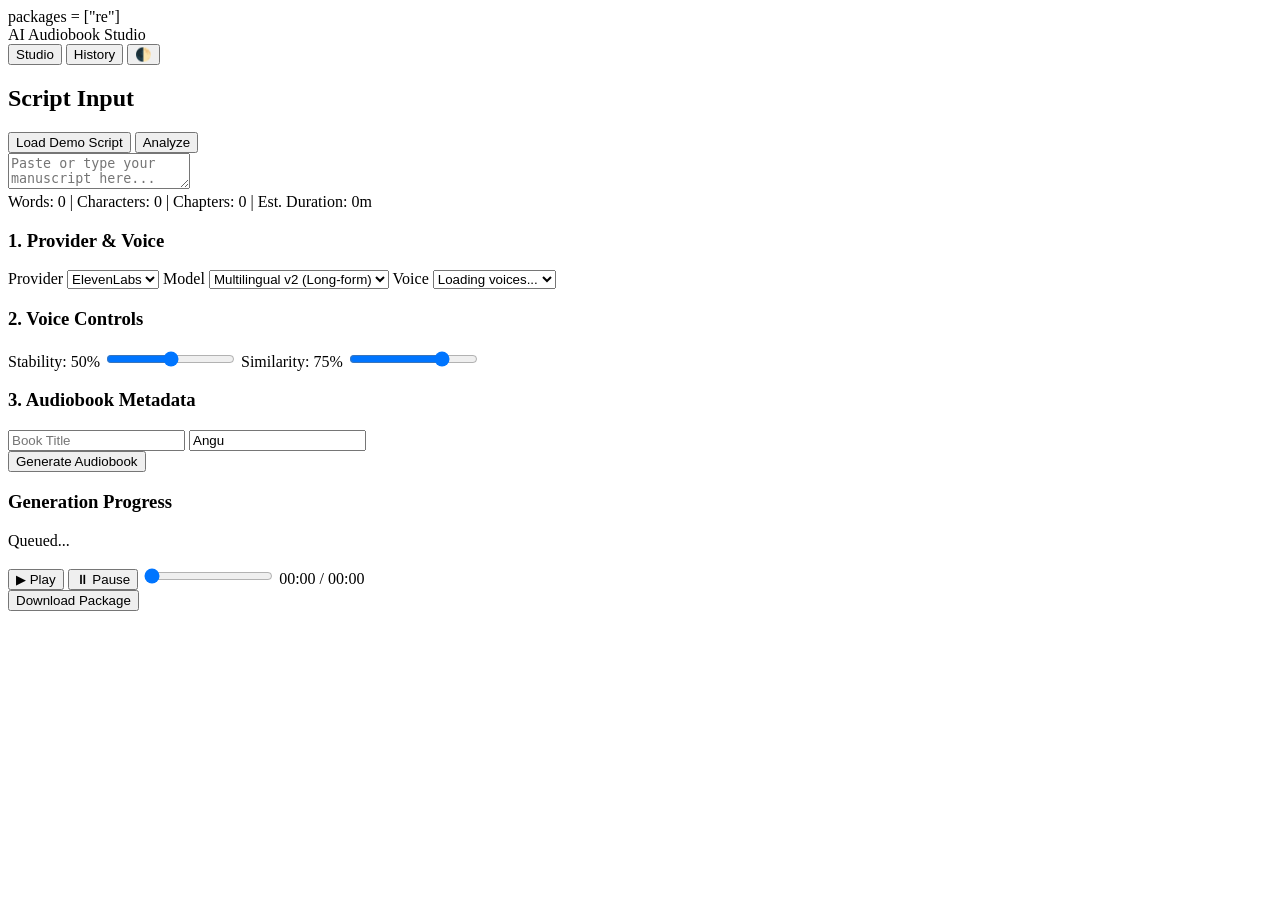
==== index.html @ 7be03155 "Create index.html" ====
<!DOCTYPE html>
<html lang="en" data-theme="dark">
<head>
    <meta charset="UTF-8">
    <meta name="viewport" content="width=device-width, initial-scale=1.0">
    <title>AI Audiobook Studio</title>
    <link rel="stylesheet" href="assets/css/style.css">
    <!-- PyScript -->
    <link rel="stylesheet" href="https://pyscript.net/releases/2024.1.1/core.css">
    <script type="module" src="https://pyscript.net/releases/2024.1.1/core.js"></script>
</head>
<body>
    <py-config>
        packages = ["re"]
    </py-config>
    <py-script src="pyscript/script_analyzer.py"></py-script>

    <header class="studio-header">
        <div class="logo">AI Audiobook Studio</div>
        <nav>
            <button class="nav-btn active">Studio</button>
            <button class="nav-btn">History</button>
            <button id="theme-toggle">🌓</button>
        </nav>
    </header>

    <main class="studio-layout">
        <!-- LEFT PANEL: Script -->
        <section class="panel editor-panel">
            <div class="panel-header">
                <h2>Script Input</h2>
                <div class="toolbar">
                    <button id="btn-load-demo" class="btn-secondary">Load Demo Script</button>
                    <button id="btn-analyze" class="btn-secondary">Analyze</button>
                </div>
            </div>
            <textarea id="script-editor" placeholder="Paste or type your manuscript here..."></textarea>
            <div class="analytics-bar">
                <span id="stat-words">Words: 0</span> | 
                <span id="stat-chars">Characters: 0</span> | 
                <span id="stat-chapters">Chapters: 0</span> |
                <span id="stat-duration">Est. Duration: 0m</span>
            </div>
        </section>

        <!-- RIGHT PANEL: Settings -->
        <aside class="panel settings-panel">
            <div class="settings-section">
                <h3>1. Provider & Voice</h3>
                <label>Provider</label>
                <select id="sel-provider">
                    <option value="elevenlabs">ElevenLabs</option>
                    <option value="openai">OpenAI</option>
                </select>
                
                <label>Model</label>
                <select id="sel-model">
                    <option value="eleven_multilingual_v2">Multilingual v2 (Long-form)</option>
                    <option value="eleven_v3">English v3 (Expressive)</option>
                </select>

                <label>Voice</label>
                <select id="sel-voice">
                    <option value="">Loading voices...</option>
                </select>
            </div>

            <div class="settings-section">
                <h3>2. Voice Controls</h3>
                <label>Stability: <span id="val-stability">50</span>%</label>
                <input type="range" id="sl-stability" min="0" max="100" value="50">
                
                <label>Similarity: <span id="val-similarity">75</span>%</label>
                <input type="range" id="sl-similarity" min="0" max="100" value="75">
            </div>

            <div class="settings-section">
                <h3>3. Audiobook Metadata</h3>
                <input type="text" id="meta-title" placeholder="Book Title">
                <input type="text" id="meta-author" value="Angu" placeholder="Author">
            </div>

            <div class="action-section">
                <button id="btn-generate" class="btn-primary">Generate Audiobook</button>
            </div>
            
            <div id="queue-manager" class="hidden">
                <h3>Generation Progress</h3>
                <div id="progress-bar-container"><div id="progress-bar"></div></div>
                <p id="status-text">Queued...</p>
            </div>
        </aside>
    </main>

    <!-- PLAYER COMPONENT -->
    <footer class="player-bar hidden" id="audio-player">
        <div class="player-controls">
            <button id="btn-play">▶ Play</button>
            <button id="btn-pause" class="hidden">⏸ Pause</button>
            <input type="range" id="seek-bar" value="0" min="0" max="100">
            <span id="time-display">00:00 / 00:00</span>
        </div>
        <div class="player-actions">
            <button id="btn-download-zip" class="btn-secondary">Download Package</button>
        </div>
    </footer>

    <script src="assets/js/api.js"></script>
    <script src="assets/js/player.js"></script>
    <script src="assets/js/app.js"></script>
</body>
</html>
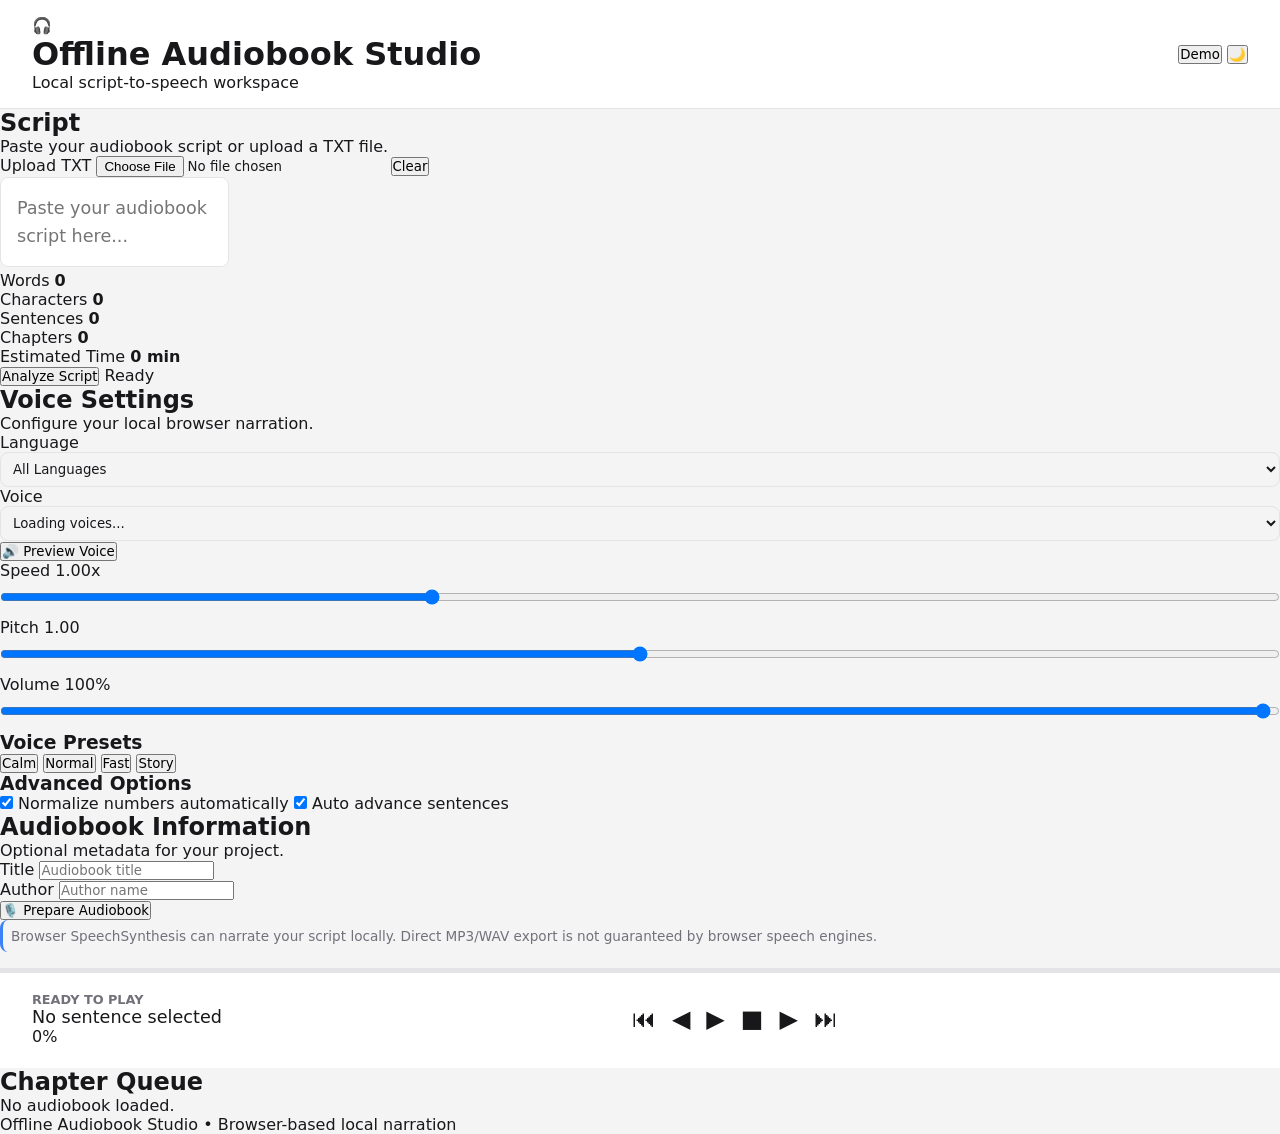
==== commit 56eda1bc: "Update index.html" ====
--- a/index.html
+++ b/index.html
@@ -1,113 +1,367 @@
 <!DOCTYPE html>
-<html lang="en" data-theme="dark">
+<html lang="en">
 <head>
-    <meta charset="UTF-8">
-    <meta name="viewport" content="width=device-width, initial-scale=1.0">
-    <title>AI Audiobook Studio</title>
-    <link rel="stylesheet" href="assets/css/style.css">
-    <!-- PyScript -->
-    <link rel="stylesheet" href="https://pyscript.net/releases/2024.1.1/core.css">
-    <script type="module" src="https://pyscript.net/releases/2024.1.1/core.js"></script>
+  <meta charset="UTF-8">
+  <meta name="viewport" content="width=device-width, initial-scale=1.0">
+
+  <title>Offline Audiobook Studio</title>
+  <meta name="description" content="Create audiobooks from scripts using browser-based local speech synthesis.">
+  <meta name="theme-color" content="#f4f7ff">
+
+  <link rel="manifest" href="./manifest.json">
+  <link rel="stylesheet" href="./css/style.css">
+  <link rel="stylesheet" href="./css/responsive.css">
+
+  <script type="module" src="https://pyscript.net/releases/2024.1.1/core.js"></script>
 </head>
+
 <body>
-    <py-config>
-        packages = ["re"]
-    </py-config>
-    <py-script src="pyscript/script_analyzer.py"></py-script>
-
-    <header class="studio-header">
-        <div class="logo">AI Audiobook Studio</div>
-        <nav>
-            <button class="nav-btn active">Studio</button>
-            <button class="nav-btn">History</button>
-            <button id="theme-toggle">🌓</button>
-        </nav>
-    </header>
-
-    <main class="studio-layout">
-        <!-- LEFT PANEL: Script -->
-        <section class="panel editor-panel">
-            <div class="panel-header">
-                <h2>Script Input</h2>
-                <div class="toolbar">
-                    <button id="btn-load-demo" class="btn-secondary">Load Demo Script</button>
-                    <button id="btn-analyze" class="btn-secondary">Analyze</button>
-                </div>
-            </div>
-            <textarea id="script-editor" placeholder="Paste or type your manuscript here..."></textarea>
-            <div class="analytics-bar">
-                <span id="stat-words">Words: 0</span> | 
-                <span id="stat-chars">Characters: 0</span> | 
-                <span id="stat-chapters">Chapters: 0</span> |
-                <span id="stat-duration">Est. Duration: 0m</span>
-            </div>
-        </section>
-
-        <!-- RIGHT PANEL: Settings -->
-        <aside class="panel settings-panel">
-            <div class="settings-section">
-                <h3>1. Provider & Voice</h3>
-                <label>Provider</label>
-                <select id="sel-provider">
-                    <option value="elevenlabs">ElevenLabs</option>
-                    <option value="openai">OpenAI</option>
-                </select>
-                
-                <label>Model</label>
-                <select id="sel-model">
-                    <option value="eleven_multilingual_v2">Multilingual v2 (Long-form)</option>
-                    <option value="eleven_v3">English v3 (Expressive)</option>
-                </select>
-
-                <label>Voice</label>
-                <select id="sel-voice">
-                    <option value="">Loading voices...</option>
-                </select>
-            </div>
-
-            <div class="settings-section">
-                <h3>2. Voice Controls</h3>
-                <label>Stability: <span id="val-stability">50</span>%</label>
-                <input type="range" id="sl-stability" min="0" max="100" value="50">
-                
-                <label>Similarity: <span id="val-similarity">75</span>%</label>
-                <input type="range" id="sl-similarity" min="0" max="100" value="75">
-            </div>
-
-            <div class="settings-section">
-                <h3>3. Audiobook Metadata</h3>
-                <input type="text" id="meta-title" placeholder="Book Title">
-                <input type="text" id="meta-author" value="Angu" placeholder="Author">
-            </div>
-
-            <div class="action-section">
-                <button id="btn-generate" class="btn-primary">Generate Audiobook</button>
-            </div>
-            
-            <div id="queue-manager" class="hidden">
-                <h3>Generation Progress</h3>
-                <div id="progress-bar-container"><div id="progress-bar"></div></div>
-                <p id="status-text">Queued...</p>
-            </div>
-        </aside>
-    </main>
-
-    <!-- PLAYER COMPONENT -->
-    <footer class="player-bar hidden" id="audio-player">
-        <div class="player-controls">
-            <button id="btn-play">▶ Play</button>
-            <button id="btn-pause" class="hidden">⏸ Pause</button>
-            <input type="range" id="seek-bar" value="0" min="0" max="100">
-            <span id="time-display">00:00 / 00:00</span>
-        </div>
-        <div class="player-actions">
-            <button id="btn-download-zip" class="btn-secondary">Download Package</button>
-        </div>
-    </footer>
-
-    <script src="assets/js/api.js"></script>
-    <script src="assets/js/player.js"></script>
-    <script src="assets/js/app.js"></script>
+
+<div class="app-shell">
+
+  <header class="topbar">
+    <div class="brand">
+      <div class="brand-icon">🎧</div>
+      <div>
+        <h1>Offline Audiobook Studio</h1>
+        <p>Local script-to-speech workspace</p>
+      </div>
+    </div>
+
+    <div class="top-actions">
+      <button id="btn-load-demo" class="btn secondary">Demo</button>
+      <button id="theme-toggle" class="icon-btn" title="Toggle theme">🌙</button>
+    </div>
+  </header>
+
+  <main class="studio-layout">
+
+    <!-- EDITOR -->
+    <section class="editor-panel card">
+
+      <div class="section-header">
+        <div>
+          <h2>Script</h2>
+          <p>Paste your audiobook script or upload a TXT file.</p>
+        </div>
+
+        <div class="editor-actions">
+          <label class="upload-btn">
+            Upload TXT
+            <input id="file-upload" type="file" accept=".txt,text/plain">
+          </label>
+
+          <button id="btn-clear" class="btn danger">Clear</button>
+        </div>
+      </div>
+
+      <textarea
+        id="script-editor"
+        placeholder="Paste your audiobook script here...
+
+Example:
+
+Chapter 1
+The journey begins...
+
+Chapter 2
+A new challenge appears..."
+      ></textarea>
+
+      <div class="stats-grid">
+
+        <div class="stat-card">
+          <span>Words</span>
+          <strong id="stat-words">0</strong>
+        </div>
+
+        <div class="stat-card">
+          <span>Characters</span>
+          <strong id="stat-characters">0</strong>
+        </div>
+
+        <div class="stat-card">
+          <span>Sentences</span>
+          <strong id="stat-sentences">0</strong>
+        </div>
+
+        <div class="stat-card">
+          <span>Chapters</span>
+          <strong id="stat-chapters">0</strong>
+        </div>
+
+        <div class="stat-card">
+          <span>Estimated Time</span>
+          <strong id="stat-duration">0 min</strong>
+        </div>
+
+      </div>
+
+      <div class="editor-footer">
+        <button id="btn-analyze" class="btn primary">
+          Analyze Script
+        </button>
+
+        <span id="processing-status" class="status">
+          Ready
+        </span>
+      </div>
+
+    </section>
+
+
+    <!-- SETTINGS -->
+    <section class="settings-panel card">
+
+      <div class="section-header">
+        <div>
+          <h2>Voice Settings</h2>
+          <p>Configure your local browser narration.</p>
+        </div>
+      </div>
+
+      <div class="form-grid">
+
+        <div class="field">
+          <label for="language-filter">Language</label>
+
+          <select id="language-filter">
+            <option value="all">All Languages</option>
+          </select>
+        </div>
+
+        <div class="field">
+          <label for="voice-select">Voice</label>
+
+          <select id="voice-select">
+            <option value="">Loading voices...</option>
+          </select>
+        </div>
+
+      </div>
+
+      <button id="btn-preview-voice" class="btn secondary full">
+        🔊 Preview Voice
+      </button>
+
+
+      <div class="slider-group">
+
+        <div class="slider-row">
+          <div class="slider-label">
+            <label for="rate-slider">Speed</label>
+            <span id="rate-value">1.00x</span>
+          </div>
+
+          <input
+            id="rate-slider"
+            type="range"
+            min="0.5"
+            max="2"
+            step="0.05"
+            value="1"
+          >
+        </div>
+
+
+        <div class="slider-row">
+          <div class="slider-label">
+            <label for="pitch-slider">Pitch</label>
+            <span id="pitch-value">1.00</span>
+          </div>
+
+          <input
+            id="pitch-slider"
+            type="range"
+            min="0"
+            max="2"
+            step="0.05"
+            value="1"
+          >
+        </div>
+
+
+        <div class="slider-row">
+          <div class="slider-label">
+            <label for="volume-slider">Volume</label>
+            <span id="volume-value">100%</span>
+          </div>
+
+          <input
+            id="volume-slider"
+            type="range"
+            min="0"
+            max="1"
+            step="0.05"
+            value="1"
+          >
+        </div>
+
+      </div>
+
+
+      <div class="presets">
+        <h3>Voice Presets</h3>
+
+        <div class="preset-buttons">
+          <button class="preset-btn" data-rate="0.85" data-pitch="1">
+            Calm
+          </button>
+
+          <button class="preset-btn" data-rate="1" data-pitch="1">
+            Normal
+          </button>
+
+          <button class="preset-btn" data-rate="1.15" data-pitch="1.05">
+            Fast
+          </button>
+
+          <button class="preset-btn" data-rate="0.75" data-pitch="0.9">
+            Story
+          </button>
+        </div>
+      </div>
+
+
+      <div class="advanced-settings">
+
+        <h3>Advanced Options</h3>
+
+        <label class="check-row">
+          <input id="auto-number" type="checkbox" checked>
+          <span>Normalize numbers automatically</span>
+        </label>
+
+        <label class="check-row">
+          <input id="auto-advance" type="checkbox" checked>
+          <span>Auto advance sentences</span>
+        </label>
+
+      </div>
+
+    </section>
+
+
+    <!-- METADATA -->
+    <section class="metadata-panel card">
+
+      <div class="section-header">
+        <div>
+          <h2>Audiobook Information</h2>
+          <p>Optional metadata for your project.</p>
+        </div>
+      </div>
+
+      <div class="form-grid">
+
+        <div class="field">
+          <label for="book-title">Title</label>
+          <input id="book-title" type="text" placeholder="Audiobook title">
+        </div>
+
+        <div class="field">
+          <label for="book-author">Author</label>
+          <input id="book-author" type="text" placeholder="Author name">
+        </div>
+
+      </div>
+
+      <button id="btn-generate" class="btn primary full">
+        🎙️ Prepare Audiobook
+      </button>
+
+      <div class="notice">
+        Browser SpeechSynthesis can narrate your script locally.
+        Direct MP3/WAV export is not guaranteed by browser speech engines.
+      </div>
+
+    </section>
+
+
+    <!-- PLAYER -->
+    <section class="player-section card">
+
+      <div class="player-header">
+        <div>
+          <h2 id="current-chapter">Ready to play</h2>
+          <p id="current-sentence">No sentence selected</p>
+        </div>
+
+        <span id="player-progress">0%</span>
+      </div>
+
+      <div class="progress-container">
+        <div id="progress-bar"></div>
+      </div>
+
+      <div class="player-controls">
+
+        <button id="btn-prev-chapter" class="player-btn">
+          ⏮
+        </button>
+
+        <button id="btn-prev-sent" class="player-btn">
+          ◀
+        </button>
+
+        <button id="btn-play-pause" class="player-btn play">
+          ▶
+        </button>
+
+        <button id="btn-stop" class="player-btn">
+          ■
+        </button>
+
+        <button id="btn-next-sent" class="player-btn">
+          ▶
+        </button>
+
+        <button id="btn-next-chapter" class="player-btn">
+          ⏭
+        </button>
+
+      </div>
+
+    </section>
+
+
+    <!-- QUEUE -->
+    <section class="queue-manager card">
+
+      <div class="section-header">
+        <div>
+          <h2>Chapter Queue</h2>
+          <p id="queue-info">No audiobook loaded.</p>
+        </div>
+      </div>
+
+      <div id="chapter-list" class="chapter-list"></div>
+
+    </section>
+
+  </main>
+
+
+  <footer class="footer">
+    <p>Offline Audiobook Studio • Browser-based local narration</p>
+  </footer>
+
+</div>
+
+
+<script type="py" src="./pyscript/script_analyzer.py"></script>
+
+<script type="module" src="./js/app.js"></script>
+
+
+<script>
+if ("serviceWorker" in navigator) {
+  window.addEventListener("load", () => {
+    navigator.serviceWorker.register("./service-worker.js")
+      .catch(err => console.warn("Service Worker:", err));
+  });
+}
+</script>
+
 </body>
-</html>
-
+</html>
--- a/css/style.css
+++ b/css/style.css
@@ -0,0 +1,63 @@
+:root {
+    --bg: #f4f4f5;
+    --surface: #ffffff;
+    --text: #18181b;
+    --muted: #71717a;
+    --accent: #3b82f6;
+    --accent-hover: #2563eb;
+    --border: #e4e4e7;
+    --radius: 8px;
+    --player-bg: #ffffff;
+}
+
+body.dark-mode {
+    --bg: #09090b;
+    --surface: #18181b;
+    --text: #f4f4f5;
+    --muted: #a1a1aa;
+    --border: #27272a;
+    --player-bg: #18181b;
+}
+
+* { box-sizing: border-box; margin: 0; padding: 0; font-family: 'Segoe UI', system-ui, sans-serif; }
+body { background: var(--bg); color: var(--text); height: 100vh; display: flex; flex-direction: column; overflow: hidden; }
+
+header { display: flex; justify-content: space-between; align-items: center; padding: 1rem 2rem; background: var(--surface); border-bottom: 1px solid var(--border); }
+.logo { font-weight: bold; font-size: 1.2rem; }
+nav button { background: none; border: none; color: var(--text); padding: 0.5rem 1rem; cursor: pointer; font-size: 1rem; }
+nav button.active { border-bottom: 2px solid var(--accent); color: var(--accent); }
+.privacy-badge { background: #10b981; color: white; padding: 0.2rem 0.6rem; border-radius: 12px; font-size: 0.8rem; margin-right: 1rem; }
+
+.grid-container { display: grid; grid-template-columns: 2fr 1fr; flex: 1; overflow: hidden; }
+
+/* Script Section */
+.script-section { display: flex; flex-direction: column; padding: 1.5rem; border-right: 1px solid var(--border); }
+.toolbar { margin-bottom: 0.5rem; display: flex; gap: 0.5rem; }
+.toolbar button { background: var(--surface); border: 1px solid var(--border); color: var(--text); padding: 0.4rem 0.8rem; border-radius: var(--radius); cursor: pointer; }
+#script-editor { flex: 1; resize: none; border: 1px solid var(--border); border-radius: var(--radius); padding: 1rem; background: var(--surface); color: var(--text); font-size: 1.1rem; line-height: 1.6; outline: none; }
+.stats-bar { display: flex; gap: 1.5rem; margin-top: 1rem; font-size: 0.9rem; color: var(--muted); }
+
+/* Settings Section */
+.settings-section { padding: 1.5rem; overflow-y: auto; background: var(--surface); }
+.settings-section h2 { font-size: 1.2rem; margin-bottom: 1rem; border-bottom: 1px solid var(--border); padding-bottom: 0.5rem; }
+.notice { font-size: 0.85rem; color: var(--muted); margin-bottom: 1rem; background: var(--bg); padding: 0.5rem; border-radius: var(--radius); border-left: 3px solid var(--accent); }
+.control-group { margin-bottom: 1.2rem; }
+.control-group label { display: block; margin-bottom: 0.4rem; font-size: 0.9rem; }
+select, input[type="range"] { width: 100%; padding: 0.5rem; background: var(--bg); border: 1px solid var(--border); color: var(--text); border-radius: var(--radius); }
+.primary-btn { width: 100%; background: var(--accent); color: white; border: none; padding: 0.8rem; border-radius: var(--radius); font-weight: bold; cursor: pointer; margin-top: 1rem; }
+.primary-btn:hover { background: var(--accent-hover); }
+.secondary-btn { width: 100%; background: transparent; color: var(--accent); border: 1px solid var(--accent); padding: 0.6rem; border-radius: var(--radius); cursor: pointer; margin-top: 0.5rem; }
+
+/* Player Footer */
+.player-section { height: 100px; background: var(--player-bg); border-top: 1px solid var(--border); display: flex; align-items: center; justify-content: space-between; padding: 0 2rem; position: relative; }
+.player-info { flex: 1; }
+#current-chapter { font-size: 0.8rem; color: var(--muted); text-transform: uppercase; font-weight: bold; }
+#current-sentence { font-size: 1.1rem; font-weight: 500; white-space: nowrap; overflow: hidden; text-overflow: ellipsis; max-width: 400px; }
+.player-controls { display: flex; gap: 1rem; align-items: center; flex: 1; justify-content: center; }
+.player-controls button { background: none; border: none; font-size: 1.5rem; color: var(--text); cursor: pointer; transition: transform 0.1s; }
+.player-controls button:active { transform: scale(0.9); }
+.play-btn { font-size: 2rem !important; color: var(--accent) !important; }
+.progress-container { position: absolute; top: 0; left: 0; width: 100%; height: 4px; background: var(--border); }
+.progress-bar { height: 100%; width: 0%; background: var(--accent); transition: width 0.3s linear; }
+.highlight-text { color: var(--accent); }
+.hidden { display: none; }
--- a/css/responsive.css
+++ b/css/responsive.css
@@ -0,0 +1,10 @@
+@media (max-width: 1024px) {
+    .grid-container { grid-template-columns: 1fr 1fr; }
+}
+@media (max-width: 768px) {
+    .grid-container { grid-template-columns: 1fr; grid-template-rows: auto auto; overflow-y: auto; }
+    header { flex-direction: column; gap: 1rem; padding: 1rem; }
+    .player-section { padding: 0 1rem; flex-direction: column; justify-content: center; height: auto; padding-top: 1rem; padding-bottom: 1rem; gap: 1rem; }
+    #current-sentence { max-width: 100%; text-align: center; }
+}
+
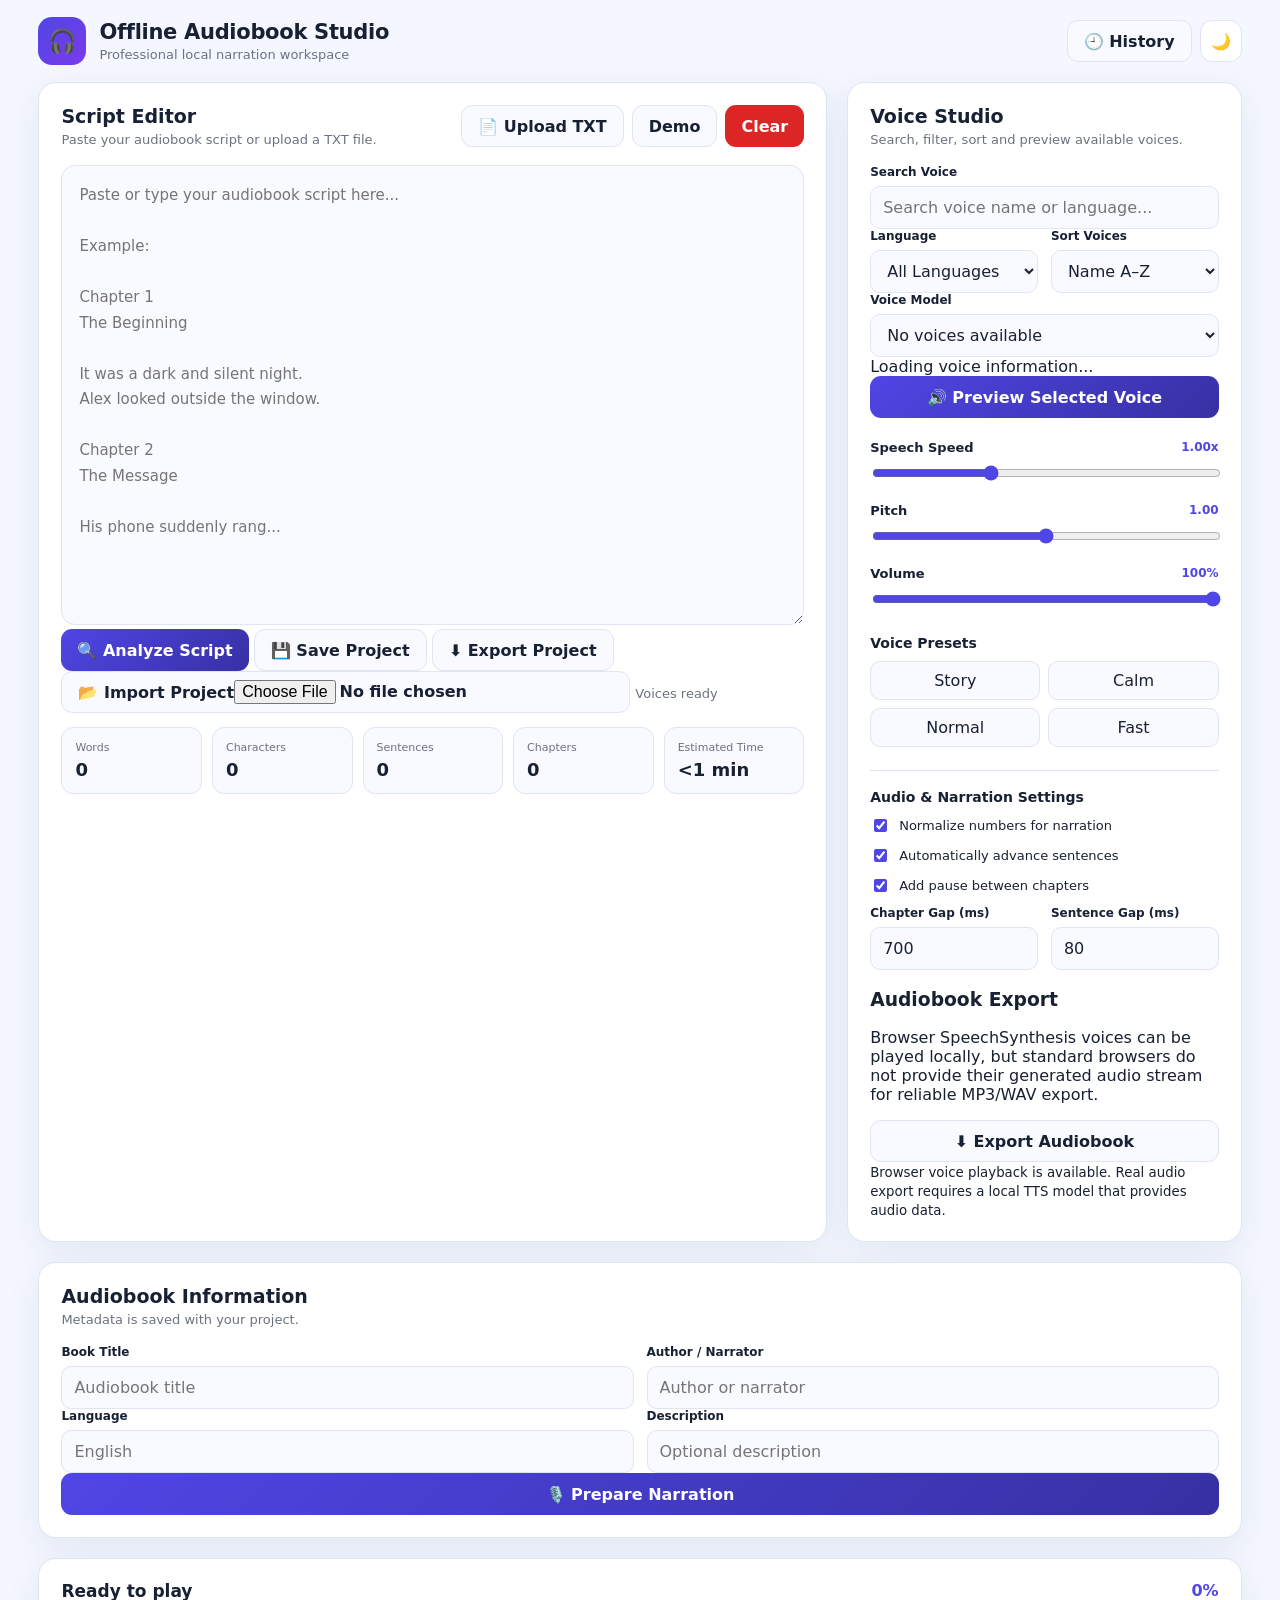
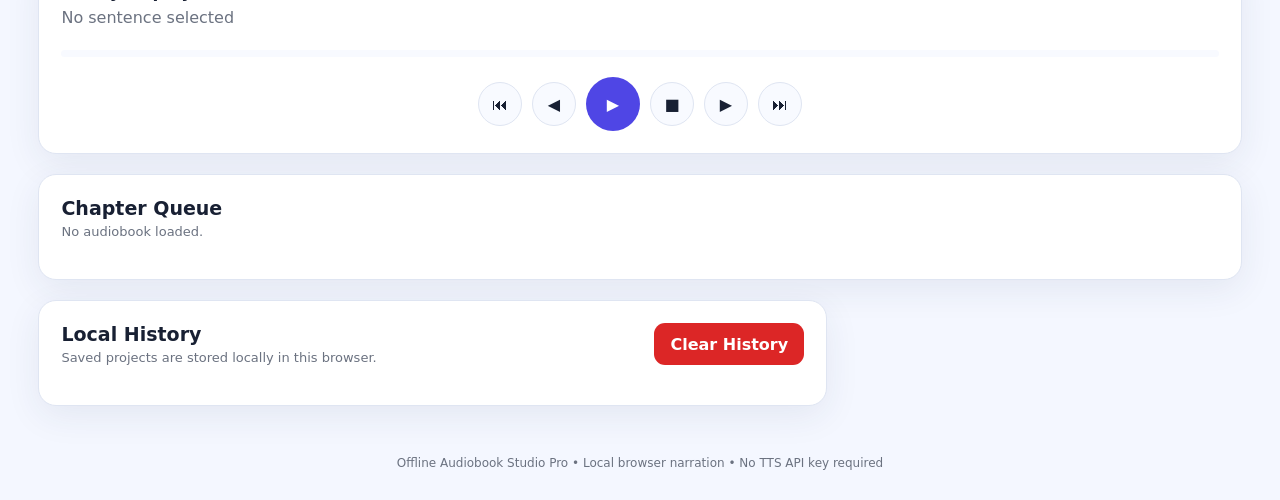
==== commit 09c968a4: "Update index.html" ====
--- a/index.html
+++ b/index.html
@@ -4,69 +4,184 @@
   <meta charset="UTF-8">
   <meta name="viewport" content="width=device-width, initial-scale=1.0">
 
-  <title>Offline Audiobook Studio</title>
-  <meta name="description" content="Create audiobooks from scripts using browser-based local speech synthesis.">
-  <meta name="theme-color" content="#f4f7ff">
+  <title>Offline Audiobook Studio Pro</title>
+
+  <meta
+    name="description"
+    content="Create and listen to audiobooks locally using browser voices. Manage scripts, voices, projects and narration settings."
+  >
+
+  <meta name="theme-color" content="#4f46e5">
 
   <link rel="manifest" href="./manifest.json">
+
   <link rel="stylesheet" href="./css/style.css">
   <link rel="stylesheet" href="./css/responsive.css">
 
-  <script type="module" src="https://pyscript.net/releases/2024.1.1/core.js"></script>
+  <!-- PyScript -->
+  <script
+    type="module"
+    src="https://pyscript.net/releases/2024.1.1/core.js">
+  </script>
 </head>
 
 <body>
 
 <div class="app-shell">
 
+  <!-- ================= HEADER ================= -->
+
   <header class="topbar">
+
     <div class="brand">
-      <div class="brand-icon">🎧</div>
+
+      <div class="brand-icon">
+        🎧
+      </div>
+
       <div>
         <h1>Offline Audiobook Studio</h1>
-        <p>Local script-to-speech workspace</p>
-      </div>
+        <p>Professional local narration workspace</p>
+      </div>
+
     </div>
 
     <div class="top-actions">
-      <button id="btn-load-demo" class="btn secondary">Demo</button>
-      <button id="theme-toggle" class="icon-btn" title="Toggle theme">🌙</button>
+
+      <button
+        id="btn-history"
+        class="btn secondary"
+        type="button">
+        🕘 History
+      </button>
+
+      <button
+        id="theme-toggle"
+        class="icon-btn"
+        type="button"
+        title="Toggle theme">
+        🌙
+      </button>
+
     </div>
+
   </header>
 
+
+  <!-- ================= MAIN ================= -->
+
   <main class="studio-layout">
 
-    <!-- EDITOR -->
+
+    <!-- ================= SCRIPT EDITOR ================= -->
+
     <section class="editor-panel card">
 
       <div class="section-header">
+
         <div>
-          <h2>Script</h2>
-          <p>Paste your audiobook script or upload a TXT file.</p>
+          <h2>Script Editor</h2>
+
+          <p>
+            Paste your audiobook script or upload a TXT file.
+          </p>
         </div>
 
         <div class="editor-actions">
+
           <label class="upload-btn">
-            Upload TXT
-            <input id="file-upload" type="file" accept=".txt,text/plain">
+
+            📄 Upload TXT
+
+            <input
+              id="file-upload"
+              type="file"
+              accept=".txt,text/plain">
+
           </label>
 
-          <button id="btn-clear" class="btn danger">Clear</button>
-        </div>
-      </div>
+          <button
+            id="btn-load-demo"
+            class="btn secondary"
+            type="button">
+            Demo
+          </button>
+
+          <button
+            id="btn-clear"
+            class="btn danger"
+            type="button">
+            Clear
+          </button>
+
+        </div>
+
+      </div>
+
 
       <textarea
         id="script-editor"
-        placeholder="Paste your audiobook script here...
+        spellcheck="true"
+        placeholder="Paste or type your audiobook script here...
 
 Example:
 
 Chapter 1
-The journey begins...
+The Beginning
+
+It was a dark and silent night.
+Alex looked outside the window.
 
 Chapter 2
-A new challenge appears..."
-      ></textarea>
+The Message
+
+His phone suddenly rang..."></textarea>
+
+
+      <div class="editor-toolbar">
+
+        <button
+          id="btn-analyze"
+          class="btn primary"
+          type="button">
+          🔍 Analyze Script
+        </button>
+
+        <button
+          id="btn-save-project"
+          class="btn secondary"
+          type="button">
+          💾 Save Project
+        </button>
+
+        <button
+          id="btn-export-project"
+          class="btn secondary"
+          type="button">
+          ⬇ Export Project
+        </button>
+
+        <label class="btn secondary file-like">
+
+          📂 Import Project
+
+          <input
+            id="project-upload"
+            type="file"
+            accept=".json,application/json">
+
+        </label>
+
+        <span
+          id="processing-status"
+          class="status">
+          Ready
+        </span>
+
+      </div>
+
+
+      <!-- ================= STATS ================= -->
 
       <div class="stats-grid">
 
@@ -97,60 +212,153 @@
 
       </div>
 
-      <div class="editor-footer">
-        <button id="btn-analyze" class="btn primary">
-          Analyze Script
-        </button>
-
-        <span id="processing-status" class="status">
-          Ready
-        </span>
-      </div>
-
     </section>
 
 
-    <!-- SETTINGS -->
+    <!-- ================= VOICE STUDIO ================= -->
+
     <section class="settings-panel card">
 
       <div class="section-header">
+
         <div>
-          <h2>Voice Settings</h2>
-          <p>Configure your local browser narration.</p>
-        </div>
-      </div>
+
+          <h2>Voice Studio</h2>
+
+          <p>
+            Search, filter, sort and preview available voices.
+          </p>
+
+        </div>
+
+      </div>
+
+
+      <!-- Voice Search -->
+
+      <div class="field">
+
+        <label for="voice-search">
+          Search Voice
+        </label>
+
+        <input
+          id="voice-search"
+          type="search"
+          autocomplete="off"
+          placeholder="Search voice name or language...">
+
+      </div>
+
+
+      <!-- Filters -->
 
       <div class="form-grid">
 
         <div class="field">
-          <label for="language-filter">Language</label>
+
+          <label for="language-filter">
+            Language
+          </label>
 
           <select id="language-filter">
-            <option value="all">All Languages</option>
+
+            <option value="all">
+              All Languages
+            </option>
+
           </select>
-        </div>
+
+        </div>
+
 
         <div class="field">
-          <label for="voice-select">Voice</label>
-
-          <select id="voice-select">
-            <option value="">Loading voices...</option>
+
+          <label for="voice-sort">
+            Sort Voices
+          </label>
+
+          <select id="voice-sort">
+
+            <option value="name">
+              Name A–Z
+            </option>
+
+            <option value="name-desc">
+              Name Z–A
+            </option>
+
+            <option value="language">
+              Language
+            </option>
+
+            <option value="local">
+              Local Voices First
+            </option>
+
           </select>
-        </div>
-
-      </div>
-
-      <button id="btn-preview-voice" class="btn secondary full">
-        🔊 Preview Voice
+
+        </div>
+
+      </div>
+
+
+      <!-- Voice -->
+
+      <div class="field">
+
+        <label for="voice-select">
+          Voice Model
+        </label>
+
+        <select id="voice-select">
+
+          <option value="">
+            Loading voices...
+          </option>
+
+        </select>
+
+      </div>
+
+
+      <div
+        id="voice-meta"
+        class="voice-meta">
+        Loading voice information...
+      </div>
+
+
+      <!-- Preview -->
+
+      <button
+        id="btn-preview-voice"
+        class="btn primary full"
+        type="button">
+
+        🔊 Preview Selected Voice
+
       </button>
 
 
+      <!-- ================= AUDIO SETTINGS ================= -->
+
       <div class="slider-group">
 
+        <!-- Speed -->
+
         <div class="slider-row">
+
           <div class="slider-label">
-            <label for="rate-slider">Speed</label>
-            <span id="rate-value">1.00x</span>
+
+            <label for="rate-slider">
+              Speech Speed
+            </label>
+
+            <span id="rate-value">
+              1.00x
+            </span>
+
           </div>
 
           <input
@@ -159,15 +367,25 @@
             min="0.5"
             max="2"
             step="0.05"
-            value="1"
-          >
-        </div>
-
+            value="1">
+
+        </div>
+
+
+        <!-- Pitch -->
 
         <div class="slider-row">
+
           <div class="slider-label">
-            <label for="pitch-slider">Pitch</label>
-            <span id="pitch-value">1.00</span>
+
+            <label for="pitch-slider">
+              Pitch
+            </label>
+
+            <span id="pitch-value">
+              1.00
+            </span>
+
           </div>
 
           <input
@@ -176,15 +394,25 @@
             min="0"
             max="2"
             step="0.05"
-            value="1"
-          >
-        </div>
-
+            value="1">
+
+        </div>
+
+
+        <!-- Volume -->
 
         <div class="slider-row">
+
           <div class="slider-label">
-            <label for="volume-slider">Volume</label>
-            <span id="volume-value">100%</span>
+
+            <label for="volume-slider">
+              Volume
+            </label>
+
+            <span id="volume-value">
+              100%
+            </span>
+
           </div>
 
           <input
@@ -193,130 +421,357 @@
             min="0"
             max="1"
             step="0.05"
-            value="1"
-          >
-        </div>
-
-      </div>
-
+            value="1">
+
+        </div>
+
+      </div>
+
+
+      <!-- ================= PRESETS ================= -->
 
       <div class="presets">
+
         <h3>Voice Presets</h3>
 
         <div class="preset-buttons">
-          <button class="preset-btn" data-rate="0.85" data-pitch="1">
+
+          <button
+            class="preset-btn"
+            data-rate="0.78"
+            data-pitch="0.95"
+            type="button">
+            Story
+          </button>
+
+          <button
+            class="preset-btn"
+            data-rate="0.88"
+            data-pitch="1"
+            type="button">
             Calm
           </button>
 
-          <button class="preset-btn" data-rate="1" data-pitch="1">
+          <button
+            class="preset-btn"
+            data-rate="1"
+            data-pitch="1"
+            type="button">
             Normal
           </button>
 
-          <button class="preset-btn" data-rate="1.15" data-pitch="1.05">
+          <button
+            class="preset-btn"
+            data-rate="1.15"
+            data-pitch="1.03"
+            type="button">
             Fast
           </button>
 
-          <button class="preset-btn" data-rate="0.75" data-pitch="0.9">
-            Story
-          </button>
-        </div>
-      </div>
-
+        </div>
+
+      </div>
+
+
+      <!-- ================= ADVANCED SETTINGS ================= -->
 
       <div class="advanced-settings">
 
-        <h3>Advanced Options</h3>
+        <h3>
+          Audio & Narration Settings
+        </h3>
+
 
         <label class="check-row">
-          <input id="auto-number" type="checkbox" checked>
-          <span>Normalize numbers automatically</span>
+
+          <input
+            id="auto-number"
+            type="checkbox"
+            checked>
+
+          <span>
+            Normalize numbers for narration
+          </span>
+
         </label>
 
+
         <label class="check-row">
-          <input id="auto-advance" type="checkbox" checked>
-          <span>Auto advance sentences</span>
+
+          <input
+            id="auto-advance"
+            type="checkbox"
+            checked>
+
+          <span>
+            Automatically advance sentences
+          </span>
+
         </label>
 
+
+        <label class="check-row">
+
+          <input
+            id="pause-chapters"
+            type="checkbox"
+            checked>
+
+          <span>
+            Add pause between chapters
+          </span>
+
+        </label>
+
+
+        <div class="form-grid compact">
+
+          <div class="field">
+
+            <label for="chapter-gap">
+              Chapter Gap (ms)
+            </label>
+
+            <input
+              id="chapter-gap"
+              type="number"
+              min="0"
+              max="5000"
+              step="100"
+              value="700">
+
+          </div>
+
+
+          <div class="field">
+
+            <label for="sentence-gap">
+              Sentence Gap (ms)
+            </label>
+
+            <input
+              id="sentence-gap"
+              type="number"
+              min="0"
+              max="2000"
+              step="50"
+              value="80">
+
+          </div>
+
+        </div>
+
+      </div>
+
+
+      <!-- ================= EXPORT ================= -->
+
+      <div class="export-box">
+
+        <h3>
+          Audiobook Export
+        </h3>
+
+        <p>
+
+          Browser SpeechSynthesis voices can be played locally,
+          but standard browsers do not provide their generated
+          audio stream for reliable MP3/WAV export.
+
+        </p>
+
+        <button
+          id="btn-export-audio"
+          class="btn secondary full"
+          type="button">
+
+          ⬇ Export Audiobook
+
+        </button>
+
+        <small id="export-status">
+
+          Browser voice playback is available.
+          Real audio export requires a local TTS model
+          that provides audio data.
+
+        </small>
+
       </div>
 
     </section>
 
 
-    <!-- METADATA -->
+    <!-- ================= METADATA ================= -->
+
     <section class="metadata-panel card">
 
       <div class="section-header">
+
         <div>
+
           <h2>Audiobook Information</h2>
-          <p>Optional metadata for your project.</p>
-        </div>
-      </div>
+
+          <p>
+            Metadata is saved with your project.
+          </p>
+
+        </div>
+
+      </div>
+
 
       <div class="form-grid">
 
         <div class="field">
-          <label for="book-title">Title</label>
-          <input id="book-title" type="text" placeholder="Audiobook title">
-        </div>
+
+          <label for="book-title">
+            Book Title
+          </label>
+
+          <input
+            id="book-title"
+            placeholder="Audiobook title">
+
+        </div>
+
 
         <div class="field">
-          <label for="book-author">Author</label>
-          <input id="book-author" type="text" placeholder="Author name">
-        </div>
-
-      </div>
-
-      <button id="btn-generate" class="btn primary full">
-        🎙️ Prepare Audiobook
+
+          <label for="book-author">
+            Author / Narrator
+          </label>
+
+          <input
+            id="book-author"
+            placeholder="Author or narrator">
+
+        </div>
+
+      </div>
+
+
+      <div class="form-grid">
+
+        <div class="field">
+
+          <label for="book-language">
+            Language
+          </label>
+
+          <input
+            id="book-language"
+            placeholder="English">
+
+        </div>
+
+
+        <div class="field">
+
+          <label for="book-description">
+            Description
+          </label>
+
+          <input
+            id="book-description"
+            placeholder="Optional description">
+
+        </div>
+
+      </div>
+
+
+      <button
+        id="btn-prepare"
+        class="btn primary full"
+        type="button">
+
+        🎙️ Prepare Narration
+
       </button>
 
-      <div class="notice">
-        Browser SpeechSynthesis can narrate your script locally.
-        Direct MP3/WAV export is not guaranteed by browser speech engines.
-      </div>
-
     </section>
 
 
-    <!-- PLAYER -->
+    <!-- ================= PLAYER ================= -->
+
     <section class="player-section card">
 
       <div class="player-header">
+
         <div>
-          <h2 id="current-chapter">Ready to play</h2>
-          <p id="current-sentence">No sentence selected</p>
-        </div>
-
-        <span id="player-progress">0%</span>
-      </div>
+
+          <h2 id="current-chapter">
+            Ready to play
+          </h2>
+
+          <p id="current-sentence">
+            No sentence selected
+          </p>
+
+        </div>
+
+        <span id="player-progress">
+          0%
+        </span>
+
+      </div>
+
 
       <div class="progress-container">
+
         <div id="progress-bar"></div>
-      </div>
+
+      </div>
+
 
       <div class="player-controls">
 
-        <button id="btn-prev-chapter" class="player-btn">
+        <button
+          id="btn-prev-chapter"
+          class="player-btn"
+          title="Previous chapter"
+          type="button">
           ⏮
         </button>
 
-        <button id="btn-prev-sent" class="player-btn">
+        <button
+          id="btn-prev-sent"
+          class="player-btn"
+          title="Previous sentence"
+          type="button">
           ◀
         </button>
 
-        <button id="btn-play-pause" class="player-btn play">
+        <button
+          id="btn-play-pause"
+          class="player-btn play"
+          title="Play / Pause"
+          type="button">
           ▶
         </button>
 
-        <button id="btn-stop" class="player-btn">
+        <button
+          id="btn-stop"
+          class="player-btn"
+          title="Stop"
+          type="button">
           ■
         </button>
 
-        <button id="btn-next-sent" class="player-btn">
+        <button
+          id="btn-next-sent"
+          class="player-btn"
+          title="Next sentence"
+          type="button">
           ▶
         </button>
 
-        <button id="btn-next-chapter" class="player-btn">
+        <button
+          id="btn-next-chapter"
+          class="player-btn"
+          title="Next chapter"
+          type="button">
           ⏭
         </button>
 
@@ -325,42 +780,123 @@
     </section>
 
 
-    <!-- QUEUE -->
+    <!-- ================= CHAPTER QUEUE ================= -->
+
     <section class="queue-manager card">
 
       <div class="section-header">
+
         <div>
-          <h2>Chapter Queue</h2>
-          <p id="queue-info">No audiobook loaded.</p>
-        </div>
-      </div>
-
-      <div id="chapter-list" class="chapter-list"></div>
+
+          <h2>
+            Chapter Queue
+          </h2>
+
+          <p id="queue-info">
+            No audiobook loaded.
+          </p>
+
+        </div>
+
+      </div>
+
+
+      <div
+        id="chapter-list"
+        class="chapter-list">
+      </div>
 
     </section>
 
+
+    <!-- ================= HISTORY ================= -->
+
+    <section
+      id="history-panel"
+      class="history-panel card hidden">
+
+      <div class="section-header">
+
+        <div>
+
+          <h2>
+            Local History
+          </h2>
+
+          <p>
+            Saved projects are stored locally in this browser.
+          </p>
+
+        </div>
+
+        <button
+          id="btn-clear-history"
+          class="btn danger"
+          type="button">
+          Clear History
+        </button>
+
+      </div>
+
+
+      <div
+        id="history-list"
+        class="history-list">
+      </div>
+
+    </section>
+
   </main>
 
 
   <footer class="footer">
-    <p>Offline Audiobook Studio • Browser-based local narration</p>
+
+    Offline Audiobook Studio Pro
+    • Local browser narration
+    • No TTS API key required
+
   </footer>
 
 </div>
 
 
-<script type="py" src="./pyscript/script_analyzer.py"></script>
-
-<script type="module" src="./js/app.js"></script>
-
+<!-- PyScript Analyzer -->
+
+<script
+  type="py"
+  src="./pyscript/script_analyzer.py">
+</script>
+
+
+<!-- Application -->
+
+<script
+  type="module"
+  src="./js/app.js">
+</script>
+
+
+<!-- Service Worker -->
 
 <script>
+
 if ("serviceWorker" in navigator) {
+
   window.addEventListener("load", () => {
-    navigator.serviceWorker.register("./service-worker.js")
-      .catch(err => console.warn("Service Worker:", err));
+
+    navigator.serviceWorker
+      .register("./service-worker.js")
+      .catch(error => {
+        console.warn(
+          "Service Worker registration failed:",
+          error
+        );
+      });
+
   });
+
 }
+
 </script>
 
 </body>
--- a/css/style.css
+++ b/css/style.css
@@ -1,63 +1,809 @@
 :root {
-    --bg: #f4f4f5;
-    --surface: #ffffff;
-    --text: #18181b;
-    --muted: #71717a;
-    --accent: #3b82f6;
-    --accent-hover: #2563eb;
-    --border: #e4e4e7;
-    --radius: 8px;
-    --player-bg: #ffffff;
-}
-
-body.dark-mode {
-    --bg: #09090b;
-    --surface: #18181b;
-    --text: #f4f4f5;
-    --muted: #a1a1aa;
-    --border: #27272a;
-    --player-bg: #18181b;
-}
-
-* { box-sizing: border-box; margin: 0; padding: 0; font-family: 'Segoe UI', system-ui, sans-serif; }
-body { background: var(--bg); color: var(--text); height: 100vh; display: flex; flex-direction: column; overflow: hidden; }
-
-header { display: flex; justify-content: space-between; align-items: center; padding: 1rem 2rem; background: var(--surface); border-bottom: 1px solid var(--border); }
-.logo { font-weight: bold; font-size: 1.2rem; }
-nav button { background: none; border: none; color: var(--text); padding: 0.5rem 1rem; cursor: pointer; font-size: 1rem; }
-nav button.active { border-bottom: 2px solid var(--accent); color: var(--accent); }
-.privacy-badge { background: #10b981; color: white; padding: 0.2rem 0.6rem; border-radius: 12px; font-size: 0.8rem; margin-right: 1rem; }
-
-.grid-container { display: grid; grid-template-columns: 2fr 1fr; flex: 1; overflow: hidden; }
-
-/* Script Section */
-.script-section { display: flex; flex-direction: column; padding: 1.5rem; border-right: 1px solid var(--border); }
-.toolbar { margin-bottom: 0.5rem; display: flex; gap: 0.5rem; }
-.toolbar button { background: var(--surface); border: 1px solid var(--border); color: var(--text); padding: 0.4rem 0.8rem; border-radius: var(--radius); cursor: pointer; }
-#script-editor { flex: 1; resize: none; border: 1px solid var(--border); border-radius: var(--radius); padding: 1rem; background: var(--surface); color: var(--text); font-size: 1.1rem; line-height: 1.6; outline: none; }
-.stats-bar { display: flex; gap: 1.5rem; margin-top: 1rem; font-size: 0.9rem; color: var(--muted); }
-
-/* Settings Section */
-.settings-section { padding: 1.5rem; overflow-y: auto; background: var(--surface); }
-.settings-section h2 { font-size: 1.2rem; margin-bottom: 1rem; border-bottom: 1px solid var(--border); padding-bottom: 0.5rem; }
-.notice { font-size: 0.85rem; color: var(--muted); margin-bottom: 1rem; background: var(--bg); padding: 0.5rem; border-radius: var(--radius); border-left: 3px solid var(--accent); }
-.control-group { margin-bottom: 1.2rem; }
-.control-group label { display: block; margin-bottom: 0.4rem; font-size: 0.9rem; }
-select, input[type="range"] { width: 100%; padding: 0.5rem; background: var(--bg); border: 1px solid var(--border); color: var(--text); border-radius: var(--radius); }
-.primary-btn { width: 100%; background: var(--accent); color: white; border: none; padding: 0.8rem; border-radius: var(--radius); font-weight: bold; cursor: pointer; margin-top: 1rem; }
-.primary-btn:hover { background: var(--accent-hover); }
-.secondary-btn { width: 100%; background: transparent; color: var(--accent); border: 1px solid var(--accent); padding: 0.6rem; border-radius: var(--radius); cursor: pointer; margin-top: 0.5rem; }
-
-/* Player Footer */
-.player-section { height: 100px; background: var(--player-bg); border-top: 1px solid var(--border); display: flex; align-items: center; justify-content: space-between; padding: 0 2rem; position: relative; }
-.player-info { flex: 1; }
-#current-chapter { font-size: 0.8rem; color: var(--muted); text-transform: uppercase; font-weight: bold; }
-#current-sentence { font-size: 1.1rem; font-weight: 500; white-space: nowrap; overflow: hidden; text-overflow: ellipsis; max-width: 400px; }
-.player-controls { display: flex; gap: 1rem; align-items: center; flex: 1; justify-content: center; }
-.player-controls button { background: none; border: none; font-size: 1.5rem; color: var(--text); cursor: pointer; transition: transform 0.1s; }
-.player-controls button:active { transform: scale(0.9); }
-.play-btn { font-size: 2rem !important; color: var(--accent) !important; }
-.progress-container { position: absolute; top: 0; left: 0; width: 100%; height: 4px; background: var(--border); }
-.progress-bar { height: 100%; width: 0%; background: var(--accent); transition: width 0.3s linear; }
-.highlight-text { color: var(--accent); }
-.hidden { display: none; }
+
+  --bg: #f4f7ff;
+  --surface: #ffffff;
+  --surface-2: #f8faff;
+
+  --text: #182033;
+  --muted: #6b7280;
+
+  --border: #dfe5f2;
+
+  --primary: #4f46e5;
+  --primary-dark: #3730a3;
+
+  --danger: #dc2626;
+
+  --shadow:
+    0 10px 35px rgba(40, 55, 90, 0.08);
+
+  --radius: 18px;
+}
+
+
+html.dark-theme {
+
+  --bg: #10131b;
+  --surface: #181c27;
+  --surface-2: #202532;
+
+  --text: #f5f7fb;
+  --muted: #a5adbd;
+
+  --border: #303746;
+
+  --primary: #818cf8;
+  --primary-dark: #6366f1;
+
+  --shadow:
+    0 10px 35px rgba(0, 0, 0, 0.3);
+}
+
+
+* {
+  box-sizing: border-box;
+}
+
+
+html {
+  scroll-behavior: smooth;
+}
+
+
+body {
+
+  margin: 0;
+
+  font-family:
+    Inter,
+    system-ui,
+    -apple-system,
+    BlinkMacSystemFont,
+    "Segoe UI",
+    sans-serif;
+
+  background: var(--bg);
+  color: var(--text);
+
+  transition:
+    background 0.25s ease,
+    color 0.25s ease;
+}
+
+
+button,
+input,
+select,
+textarea {
+  font: inherit;
+}
+
+
+button {
+  cursor: pointer;
+}
+
+
+.app-shell {
+  width: min(1400px, 94%);
+  margin: auto;
+}
+
+
+.topbar {
+
+  min-height: 82px;
+
+  display: flex;
+  align-items: center;
+  justify-content: space-between;
+
+  gap: 20px;
+}
+
+
+.brand {
+
+  display: flex;
+  align-items: center;
+  gap: 13px;
+}
+
+
+.brand-icon {
+
+  width: 48px;
+  height: 48px;
+
+  display: grid;
+  place-items: center;
+
+  border-radius: 14px;
+
+  background:
+    linear-gradient(
+      135deg,
+      var(--primary),
+      #7c3aed
+    );
+
+  color: white;
+  font-size: 23px;
+}
+
+
+.brand h1 {
+
+  margin: 0;
+
+  font-size: 21px;
+  letter-spacing: -0.3px;
+}
+
+
+.brand p {
+
+  margin: 3px 0 0;
+
+  color: var(--muted);
+  font-size: 13px;
+}
+
+
+.top-actions {
+
+  display: flex;
+  gap: 8px;
+}
+
+
+.icon-btn {
+
+  width: 42px;
+  height: 42px;
+
+  border: 1px solid var(--border);
+
+  background: var(--surface);
+
+  color: var(--text);
+
+  border-radius: 12px;
+}
+
+
+.studio-layout {
+
+  display: grid;
+
+  grid-template-columns:
+    minmax(0, 1.6fr)
+    minmax(300px, 0.8fr);
+
+  gap: 20px;
+
+  padding-bottom: 30px;
+}
+
+
+.card {
+
+  background: var(--surface);
+
+  border: 1px solid var(--border);
+
+  border-radius: var(--radius);
+
+  box-shadow: var(--shadow);
+
+  padding: 22px;
+}
+
+
+.editor-panel {
+  min-width: 0;
+}
+
+
+.section-header {
+
+  display: flex;
+
+  justify-content: space-between;
+  align-items: flex-start;
+
+  gap: 15px;
+
+  margin-bottom: 18px;
+}
+
+
+.section-header h2 {
+
+  margin: 0;
+
+  font-size: 19px;
+}
+
+
+.section-header p {
+
+  margin: 5px 0 0;
+
+  color: var(--muted);
+
+  font-size: 13px;
+}
+
+
+.editor-actions {
+
+  display: flex;
+  gap: 8px;
+  flex-wrap: wrap;
+}
+
+
+.btn,
+.upload-btn {
+
+  border: 0;
+
+  min-height: 42px;
+
+  padding: 0 16px;
+
+  border-radius: 11px;
+
+  display: inline-flex;
+
+  align-items: center;
+  justify-content: center;
+
+  font-weight: 700;
+
+  transition:
+    transform 0.15s ease,
+    opacity 0.15s ease;
+}
+
+
+.btn:hover,
+.upload-btn:hover {
+
+  transform: translateY(-1px);
+}
+
+
+.primary {
+
+  color: white;
+
+  background:
+    linear-gradient(
+      135deg,
+      var(--primary),
+      var(--primary-dark)
+    );
+}
+
+
+.secondary {
+
+  color: var(--text);
+
+  background: var(--surface-2);
+
+  border: 1px solid var(--border);
+}
+
+
+.danger {
+
+  color: white;
+
+  background: var(--danger);
+}
+
+
+.full {
+  width: 100%;
+}
+
+
+.upload-btn {
+
+  background: var(--surface-2);
+
+  border: 1px solid var(--border);
+
+  color: var(--text);
+
+  cursor: pointer;
+}
+
+
+.upload-btn input {
+  display: none;
+}
+
+
+#script-editor {
+
+  width: 100%;
+
+  min-height: 460px;
+
+  resize: vertical;
+
+  padding: 17px;
+
+  border: 1px solid var(--border);
+
+  border-radius: 14px;
+
+  background: var(--surface-2);
+
+  color: var(--text);
+
+  outline: none;
+
+  line-height: 1.7;
+
+  font-size: 15px;
+}
+
+
+#script-editor:focus,
+input:focus,
+select:focus {
+
+  border-color: var(--primary);
+
+  box-shadow:
+    0 0 0 3px
+    rgba(79, 70, 229, 0.12);
+}
+
+
+.stats-grid {
+
+  display: grid;
+
+  grid-template-columns:
+    repeat(5, 1fr);
+
+  gap: 10px;
+
+  margin-top: 14px;
+}
+
+
+.stat-card {
+
+  padding: 13px;
+
+  border:
+    1px solid var(--border);
+
+  border-radius: 12px;
+
+  background: var(--surface-2);
+}
+
+
+.stat-card span {
+
+  display: block;
+
+  color: var(--muted);
+
+  font-size: 11px;
+
+  margin-bottom: 5px;
+}
+
+
+.stat-card strong {
+
+  font-size: 18px;
+}
+
+
+.editor-footer {
+
+  display: flex;
+
+  align-items: center;
+
+  gap: 12px;
+
+  margin-top: 15px;
+}
+
+
+.status {
+
+  color: var(--muted);
+
+  font-size: 13px;
+}
+
+
+.form-grid {
+
+  display: grid;
+
+  grid-template-columns:
+    1fr 1fr;
+
+  gap: 13px;
+}
+
+
+.field label {
+
+  display: block;
+
+  font-size: 12px;
+
+  font-weight: 700;
+
+  margin-bottom: 7px;
+}
+
+
+.field input,
+.field select {
+
+  width: 100%;
+
+  height: 43px;
+
+  border:
+    1px solid var(--border);
+
+  border-radius: 10px;
+
+  background: var(--surface-2);
+
+  color: var(--text);
+
+  padding: 0 12px;
+
+  outline: none;
+}
+
+
+.slider-group {
+
+  margin-top: 22px;
+}
+
+
+.slider-row {
+
+  margin-bottom: 18px;
+}
+
+
+.slider-label {
+
+  display: flex;
+
+  justify-content: space-between;
+
+  margin-bottom: 8px;
+}
+
+
+.slider-label label {
+
+  font-size: 13px;
+  font-weight: 700;
+}
+
+
+.slider-label span {
+
+  font-size: 12px;
+
+  color: var(--primary);
+
+  font-weight: 700;
+}
+
+
+input[type="range"] {
+
+  width: 100%;
+
+  accent-color: var(--primary);
+}
+
+
+.presets {
+
+  margin-top: 24px;
+}
+
+
+.presets h3,
+.advanced-settings h3 {
+
+  font-size: 14px;
+
+  margin: 0 0 10px;
+}
+
+
+.preset-buttons {
+
+  display: grid;
+
+  grid-template-columns:
+    repeat(2, 1fr);
+
+  gap: 8px;
+}
+
+
+.preset-btn {
+
+  min-height: 39px;
+
+  border:
+    1px solid var(--border);
+
+  background: var(--surface-2);
+
+  color: var(--text);
+
+  border-radius: 10px;
+}
+
+
+.advanced-settings {
+
+  margin-top: 23px;
+
+  padding-top: 18px;
+
+  border-top:
+    1px solid var(--border);
+}
+
+
+.check-row {
+
+  display: flex;
+
+  align-items: center;
+
+  gap: 9px;
+
+  margin: 11px 0;
+
+  font-size: 13px;
+}
+
+
+.check-row input {
+  accent-color: var(--primary);
+}
+
+
+.metadata-panel {
+
+  grid-column: 1 / -1;
+}
+
+
+.notice {
+
+  margin-top: 12px;
+
+  padding: 12px;
+
+  border-radius: 10px;
+
+  background: var(--surface-2);
+
+  color: var(--muted);
+
+  font-size: 12px;
+
+  line-height: 1.5;
+}
+
+
+.player-section {
+
+  grid-column: 1 / -1;
+}
+
+
+.player-header {
+
+  display: flex;
+
+  justify-content: space-between;
+
+  gap: 20px;
+}
+
+
+.player-header h2 {
+
+  margin: 0;
+
+  font-size: 17px;
+}
+
+
+.player-header p {
+
+  margin: 5px 0 0;
+
+  color: var(--muted);
+
+  line-height: 1.5;
+}
+
+
+#player-progress {
+
+  color: var(--primary);
+
+  font-weight: 800;
+}
+
+
+.progress-container {
+
+  width: 100%;
+
+  height: 7px;
+
+  margin: 20px 0;
+
+  border-radius: 20px;
+
+  overflow: hidden;
+
+  background: var(--surface-2);
+}
+
+
+#progress-bar {
+
+  height: 100%;
+
+  width: 0%;
+
+  background:
+    linear-gradient(
+      90deg,
+      var(--primary),
+      #8b5cf6
+    );
+
+  transition: width 0.25s ease;
+}
+
+
+.player-controls {
+
+  display: flex;
+
+  justify-content: center;
+
+  align-items: center;
+
+  gap: 10px;
+}
+
+
+.player-btn {
+
+  width: 44px;
+  height: 44px;
+
+  border:
+    1px solid var(--border);
+
+  border-radius: 50%;
+
+  background: var(--surface-2);
+
+  color: var(--text);
+
+  font-size: 16px;
+}
+
+
+.player-btn.play {
+
+  width: 54px;
+  height: 54px;
+
+  background: var(--primary);
+
+  color: white;
+
+  border: 0;
+}
+
+
+.queue-manager {
+
+  grid-column: 1 / -1;
+}
+
+
+.chapter-list {
+
+  display: grid;
+
+  gap: 8px;
+}
+
+
+.chapter-item {
+
+  width: 100%;
+
+  display: flex;
+
+  justify-content: space-between;
+
+  gap: 15px;
+
+  text-align: left;
+
+  padding: 13px 15px;
+
+  border:
+    1px solid var(--border);
+
+  border-radius: 11px;
+
+  background: var(--surface-2);
+
+  color: var(--text);
+}
+
+
+.chapter-item:hover {
+
+  border-color:
+    var(--primary);
+}
+
+
+.chapter-item small {
+
+  color: var(--muted);
+}
+
+
+.empty-state {
+
+  padding: 25px;
+
+  text-align: center;
+
+  color: var(--muted);
+}
+
+
+.footer {
+
+  text-align: center;
+
+  padding: 20px 0 30px;
+
+  color: var(--muted);
+
+  font-size: 12px;
+}
--- a/css/responsive.css
+++ b/css/responsive.css
@@ -1,10 +1,159 @@
-@media (max-width: 1024px) {
-    .grid-container { grid-template-columns: 1fr 1fr; }
-}
-@media (max-width: 768px) {
-    .grid-container { grid-template-columns: 1fr; grid-template-rows: auto auto; overflow-y: auto; }
-    header { flex-direction: column; gap: 1rem; padding: 1rem; }
-    .player-section { padding: 0 1rem; flex-direction: column; justify-content: center; height: auto; padding-top: 1rem; padding-bottom: 1rem; gap: 1rem; }
-    #current-sentence { max-width: 100%; text-align: center; }
+
+@media (max-width: 1000px) {
+
+  .studio-layout {
+
+    grid-template-columns: 1fr;
+  }
+
+
+  .metadata-panel,
+  .player-section,
+  .queue-manager {
+
+    grid-column: auto;
+  }
+
+
+  .stats-grid {
+
+    grid-template-columns:
+      repeat(3, 1fr);
+  }
+
 }
 
+
+@media (max-width: 650px) {
+
+  .app-shell {
+
+    width: 94%;
+  }
+
+
+  .topbar {
+
+    padding: 12px 0;
+
+    align-items: flex-start;
+  }
+
+
+  .brand h1 {
+
+    font-size: 17px;
+  }
+
+
+  .brand p {
+
+    font-size: 11px;
+  }
+
+
+  .brand-icon {
+
+    width: 42px;
+    height: 42px;
+
+    font-size: 19px;
+  }
+
+
+  .card {
+
+    padding: 16px;
+
+    border-radius: 14px;
+  }
+
+
+  .section-header {
+
+    flex-direction: column;
+  }
+
+
+  .editor-actions {
+
+    width: 100%;
+  }
+
+
+  .editor-actions > * {
+
+    flex: 1;
+  }
+
+
+  #script-editor {
+
+    min-height: 350px;
+  }
+
+
+  .stats-grid {
+
+    grid-template-columns:
+      repeat(2, 1fr);
+  }
+
+
+  .form-grid {
+
+    grid-template-columns: 1fr;
+  }
+
+
+  .player-controls {
+
+    gap: 5px;
+  }
+
+
+  .player-btn {
+
+    width: 38px;
+    height: 38px;
+  }
+
+
+  .player-btn.play {
+
+    width: 48px;
+    height: 48px;
+  }
+
+
+  .top-actions .btn {
+
+    display: none;
+  }
+
+}
+
+
+@media (max-width: 400px) {
+
+  .stats-grid {
+
+    grid-template-columns: 1fr 1fr;
+  }
+
+
+  .player-controls {
+
+    gap: 3px;
+  }
+
+
+  .player-btn {
+
+    width: 35px;
+    height: 35px;
+
+    font-size: 13px;
+  }
+
+}
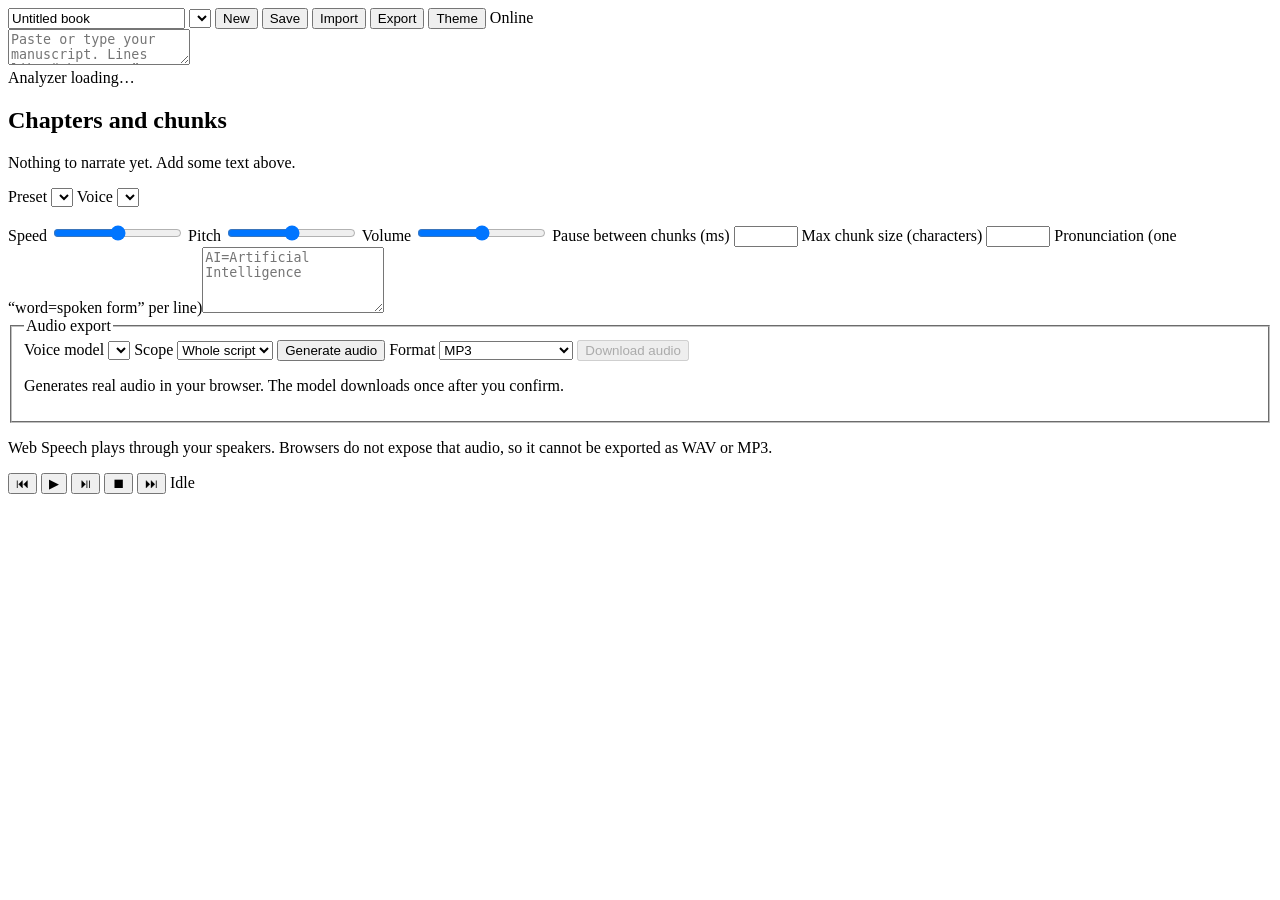
==== commit 86740cfa: "Update index.html" ====
--- a/index.html
+++ b/index.html
@@ -1,903 +1,66 @@
-<!DOCTYPE html>
-<html lang="en">
+<!doctype html>
+<html lang="en" data-theme="dark">
 <head>
-  <meta charset="UTF-8">
-  <meta name="viewport" content="width=device-width, initial-scale=1.0">
-
-  <title>Offline Audiobook Studio Pro</title>
-
-  <meta
-    name="description"
-    content="Create and listen to audiobooks locally using browser voices. Manage scripts, voices, projects and narration settings."
-  >
-
-  <meta name="theme-color" content="#4f46e5">
-
-  <link rel="manifest" href="./manifest.json">
-
-  <link rel="stylesheet" href="./css/style.css">
-  <link rel="stylesheet" href="./css/responsive.css">
-
-  <!-- PyScript -->
-  <script
-    type="module"
-    src="https://pyscript.net/releases/2024.1.1/core.js">
-  </script>
+<meta charset="utf-8">
+<meta name="viewport" content="width=device-width,initial-scale=1,viewport-fit=cover">
+<title>Audiobook Studio</title>
+<link rel="manifest" href="manifest.json">
+<link rel="icon" href="assets/icon.svg">
+<link rel="stylesheet" href="styles.css">
+<script type="module" src="https://pyscript.net/releases/2024.11.1/core.js"></script>
 </head>
-
 <body>
-
-<div class="app-shell">
-
-  <!-- ================= HEADER ================= -->
-
-  <header class="topbar">
-
-    <div class="brand">
-
-      <div class="brand-icon">
-        🎧
-      </div>
-
-      <div>
-        <h1>Offline Audiobook Studio</h1>
-        <p>Professional local narration workspace</p>
-      </div>
-
-    </div>
-
-    <div class="top-actions">
-
-      <button
-        id="btn-history"
-        class="btn secondary"
-        type="button">
-        🕘 History
-      </button>
-
-      <button
-        id="theme-toggle"
-        class="icon-btn"
-        type="button"
-        title="Toggle theme">
-        🌙
-      </button>
-
-    </div>
-
-  </header>
-
-
-  <!-- ================= MAIN ================= -->
-
-  <main class="studio-layout">
-
-
-    <!-- ================= SCRIPT EDITOR ================= -->
-
-    <section class="editor-panel card">
-
-      <div class="section-header">
-
-        <div>
-          <h2>Script Editor</h2>
-
-          <p>
-            Paste your audiobook script or upload a TXT file.
-          </p>
-        </div>
-
-        <div class="editor-actions">
-
-          <label class="upload-btn">
-
-            📄 Upload TXT
-
-            <input
-              id="file-upload"
-              type="file"
-              accept=".txt,text/plain">
-
-          </label>
-
-          <button
-            id="btn-load-demo"
-            class="btn secondary"
-            type="button">
-            Demo
-          </button>
-
-          <button
-            id="btn-clear"
-            class="btn danger"
-            type="button">
-            Clear
-          </button>
-
-        </div>
-
-      </div>
-
-
-      <textarea
-        id="script-editor"
-        spellcheck="true"
-        placeholder="Paste or type your audiobook script here...
-
-Example:
-
-Chapter 1
-The Beginning
-
-It was a dark and silent night.
-Alex looked outside the window.
-
-Chapter 2
-The Message
-
-His phone suddenly rang..."></textarea>
-
-
-      <div class="editor-toolbar">
-
-        <button
-          id="btn-analyze"
-          class="btn primary"
-          type="button">
-          🔍 Analyze Script
-        </button>
-
-        <button
-          id="btn-save-project"
-          class="btn secondary"
-          type="button">
-          💾 Save Project
-        </button>
-
-        <button
-          id="btn-export-project"
-          class="btn secondary"
-          type="button">
-          ⬇ Export Project
-        </button>
-
-        <label class="btn secondary file-like">
-
-          📂 Import Project
-
-          <input
-            id="project-upload"
-            type="file"
-            accept=".json,application/json">
-
-        </label>
-
-        <span
-          id="processing-status"
-          class="status">
-          Ready
-        </span>
-
-      </div>
-
-
-      <!-- ================= STATS ================= -->
-
-      <div class="stats-grid">
-
-        <div class="stat-card">
-          <span>Words</span>
-          <strong id="stat-words">0</strong>
-        </div>
-
-        <div class="stat-card">
-          <span>Characters</span>
-          <strong id="stat-characters">0</strong>
-        </div>
-
-        <div class="stat-card">
-          <span>Sentences</span>
-          <strong id="stat-sentences">0</strong>
-        </div>
-
-        <div class="stat-card">
-          <span>Chapters</span>
-          <strong id="stat-chapters">0</strong>
-        </div>
-
-        <div class="stat-card">
-          <span>Estimated Time</span>
-          <strong id="stat-duration">0 min</strong>
-        </div>
-
-      </div>
-
-    </section>
-
-
-    <!-- ================= VOICE STUDIO ================= -->
-
-    <section class="settings-panel card">
-
-      <div class="section-header">
-
-        <div>
-
-          <h2>Voice Studio</h2>
-
-          <p>
-            Search, filter, sort and preview available voices.
-          </p>
-
-        </div>
-
-      </div>
-
-
-      <!-- Voice Search -->
-
-      <div class="field">
-
-        <label for="voice-search">
-          Search Voice
-        </label>
-
-        <input
-          id="voice-search"
-          type="search"
-          autocomplete="off"
-          placeholder="Search voice name or language...">
-
-      </div>
-
-
-      <!-- Filters -->
-
-      <div class="form-grid">
-
-        <div class="field">
-
-          <label for="language-filter">
-            Language
-          </label>
-
-          <select id="language-filter">
-
-            <option value="all">
-              All Languages
-            </option>
-
-          </select>
-
-        </div>
-
-
-        <div class="field">
-
-          <label for="voice-sort">
-            Sort Voices
-          </label>
-
-          <select id="voice-sort">
-
-            <option value="name">
-              Name A–Z
-            </option>
-
-            <option value="name-desc">
-              Name Z–A
-            </option>
-
-            <option value="language">
-              Language
-            </option>
-
-            <option value="local">
-              Local Voices First
-            </option>
-
-          </select>
-
-        </div>
-
-      </div>
-
-
-      <!-- Voice -->
-
-      <div class="field">
-
-        <label for="voice-select">
-          Voice Model
-        </label>
-
-        <select id="voice-select">
-
-          <option value="">
-            Loading voices...
-          </option>
-
-        </select>
-
-      </div>
-
-
-      <div
-        id="voice-meta"
-        class="voice-meta">
-        Loading voice information...
-      </div>
-
-
-      <!-- Preview -->
-
-      <button
-        id="btn-preview-voice"
-        class="btn primary full"
-        type="button">
-
-        🔊 Preview Selected Voice
-
-      </button>
-
-
-      <!-- ================= AUDIO SETTINGS ================= -->
-
-      <div class="slider-group">
-
-        <!-- Speed -->
-
-        <div class="slider-row">
-
-          <div class="slider-label">
-
-            <label for="rate-slider">
-              Speech Speed
-            </label>
-
-            <span id="rate-value">
-              1.00x
-            </span>
-
-          </div>
-
-          <input
-            id="rate-slider"
-            type="range"
-            min="0.5"
-            max="2"
-            step="0.05"
-            value="1">
-
-        </div>
-
-
-        <!-- Pitch -->
-
-        <div class="slider-row">
-
-          <div class="slider-label">
-
-            <label for="pitch-slider">
-              Pitch
-            </label>
-
-            <span id="pitch-value">
-              1.00
-            </span>
-
-          </div>
-
-          <input
-            id="pitch-slider"
-            type="range"
-            min="0"
-            max="2"
-            step="0.05"
-            value="1">
-
-        </div>
-
-
-        <!-- Volume -->
-
-        <div class="slider-row">
-
-          <div class="slider-label">
-
-            <label for="volume-slider">
-              Volume
-            </label>
-
-            <span id="volume-value">
-              100%
-            </span>
-
-          </div>
-
-          <input
-            id="volume-slider"
-            type="range"
-            min="0"
-            max="1"
-            step="0.05"
-            value="1">
-
-        </div>
-
-      </div>
-
-
-      <!-- ================= PRESETS ================= -->
-
-      <div class="presets">
-
-        <h3>Voice Presets</h3>
-
-        <div class="preset-buttons">
-
-          <button
-            class="preset-btn"
-            data-rate="0.78"
-            data-pitch="0.95"
-            type="button">
-            Story
-          </button>
-
-          <button
-            class="preset-btn"
-            data-rate="0.88"
-            data-pitch="1"
-            type="button">
-            Calm
-          </button>
-
-          <button
-            class="preset-btn"
-            data-rate="1"
-            data-pitch="1"
-            type="button">
-            Normal
-          </button>
-
-          <button
-            class="preset-btn"
-            data-rate="1.15"
-            data-pitch="1.03"
-            type="button">
-            Fast
-          </button>
-
-        </div>
-
-      </div>
-
-
-      <!-- ================= ADVANCED SETTINGS ================= -->
-
-      <div class="advanced-settings">
-
-        <h3>
-          Audio & Narration Settings
-        </h3>
-
-
-        <label class="check-row">
-
-          <input
-            id="auto-number"
-            type="checkbox"
-            checked>
-
-          <span>
-            Normalize numbers for narration
-          </span>
-
-        </label>
-
-
-        <label class="check-row">
-
-          <input
-            id="auto-advance"
-            type="checkbox"
-            checked>
-
-          <span>
-            Automatically advance sentences
-          </span>
-
-        </label>
-
-
-        <label class="check-row">
-
-          <input
-            id="pause-chapters"
-            type="checkbox"
-            checked>
-
-          <span>
-            Add pause between chapters
-          </span>
-
-        </label>
-
-
-        <div class="form-grid compact">
-
-          <div class="field">
-
-            <label for="chapter-gap">
-              Chapter Gap (ms)
-            </label>
-
-            <input
-              id="chapter-gap"
-              type="number"
-              min="0"
-              max="5000"
-              step="100"
-              value="700">
-
-          </div>
-
-
-          <div class="field">
-
-            <label for="sentence-gap">
-              Sentence Gap (ms)
-            </label>
-
-            <input
-              id="sentence-gap"
-              type="number"
-              min="0"
-              max="2000"
-              step="50"
-              value="80">
-
-          </div>
-
-        </div>
-
-      </div>
-
-
-      <!-- ================= EXPORT ================= -->
-
-      <div class="export-box">
-
-        <h3>
-          Audiobook Export
-        </h3>
-
-        <p>
-
-          Browser SpeechSynthesis voices can be played locally,
-          but standard browsers do not provide their generated
-          audio stream for reliable MP3/WAV export.
-
-        </p>
-
-        <button
-          id="btn-export-audio"
-          class="btn secondary full"
-          type="button">
-
-          ⬇ Export Audiobook
-
-        </button>
-
-        <small id="export-status">
-
-          Browser voice playback is available.
-          Real audio export requires a local TTS model
-          that provides audio data.
-
-        </small>
-
-      </div>
-
-    </section>
-
-
-    <!-- ================= METADATA ================= -->
-
-    <section class="metadata-panel card">
-
-      <div class="section-header">
-
-        <div>
-
-          <h2>Audiobook Information</h2>
-
-          <p>
-            Metadata is saved with your project.
-          </p>
-
-        </div>
-
-      </div>
-
-
-      <div class="form-grid">
-
-        <div class="field">
-
-          <label for="book-title">
-            Book Title
-          </label>
-
-          <input
-            id="book-title"
-            placeholder="Audiobook title">
-
-        </div>
-
-
-        <div class="field">
-
-          <label for="book-author">
-            Author / Narrator
-          </label>
-
-          <input
-            id="book-author"
-            placeholder="Author or narrator">
-
-        </div>
-
-      </div>
-
-
-      <div class="form-grid">
-
-        <div class="field">
-
-          <label for="book-language">
-            Language
-          </label>
-
-          <input
-            id="book-language"
-            placeholder="English">
-
-        </div>
-
-
-        <div class="field">
-
-          <label for="book-description">
-            Description
-          </label>
-
-          <input
-            id="book-description"
-            placeholder="Optional description">
-
-        </div>
-
-      </div>
-
-
-      <button
-        id="btn-prepare"
-        class="btn primary full"
-        type="button">
-
-        🎙️ Prepare Narration
-
-      </button>
-
-    </section>
-
-
-    <!-- ================= PLAYER ================= -->
-
-    <section class="player-section card">
-
-      <div class="player-header">
-
-        <div>
-
-          <h2 id="current-chapter">
-            Ready to play
-          </h2>
-
-          <p id="current-sentence">
-            No sentence selected
-          </p>
-
-        </div>
-
-        <span id="player-progress">
-          0%
-        </span>
-
-      </div>
-
-
-      <div class="progress-container">
-
-        <div id="progress-bar"></div>
-
-      </div>
-
-
-      <div class="player-controls">
-
-        <button
-          id="btn-prev-chapter"
-          class="player-btn"
-          title="Previous chapter"
-          type="button">
-          ⏮
-        </button>
-
-        <button
-          id="btn-prev-sent"
-          class="player-btn"
-          title="Previous sentence"
-          type="button">
-          ◀
-        </button>
-
-        <button
-          id="btn-play-pause"
-          class="player-btn play"
-          title="Play / Pause"
-          type="button">
-          ▶
-        </button>
-
-        <button
-          id="btn-stop"
-          class="player-btn"
-          title="Stop"
-          type="button">
-          ■
-        </button>
-
-        <button
-          id="btn-next-sent"
-          class="player-btn"
-          title="Next sentence"
-          type="button">
-          ▶
-        </button>
-
-        <button
-          id="btn-next-chapter"
-          class="player-btn"
-          title="Next chapter"
-          type="button">
-          ⏭
-        </button>
-
-      </div>
-
-    </section>
-
-
-    <!-- ================= CHAPTER QUEUE ================= -->
-
-    <section class="queue-manager card">
-
-      <div class="section-header">
-
-        <div>
-
-          <h2>
-            Chapter Queue
-          </h2>
-
-          <p id="queue-info">
-            No audiobook loaded.
-          </p>
-
-        </div>
-
-      </div>
-
-
-      <div
-        id="chapter-list"
-        class="chapter-list">
-      </div>
-
-    </section>
-
-
-    <!-- ================= HISTORY ================= -->
-
-    <section
-      id="history-panel"
-      class="history-panel card hidden">
-
-      <div class="section-header">
-
-        <div>
-
-          <h2>
-            Local History
-          </h2>
-
-          <p>
-            Saved projects are stored locally in this browser.
-          </p>
-
-        </div>
-
-        <button
-          id="btn-clear-history"
-          class="btn danger"
-          type="button">
-          Clear History
-        </button>
-
-      </div>
-
-
-      <div
-        id="history-list"
-        class="history-list">
-      </div>
-
-    </section>
-
-  </main>
-
-
-  <footer class="footer">
-
-    Offline Audiobook Studio Pro
-    • Local browser narration
-    • No TTS API key required
-
-  </footer>
-
-</div>
-
-
-<!-- PyScript Analyzer -->
-
-<script
-  type="py"
-  src="./pyscript/script_analyzer.py">
-</script>
-
-
-<!-- Application -->
-
-<script
-  type="module"
-  src="./js/app.js">
-</script>
-
-
-<!-- Service Worker -->
-
-<script>
-
-if ("serviceWorker" in navigator) {
-
-  window.addEventListener("load", () => {
-
-    navigator.serviceWorker
-      .register("./service-worker.js")
-      .catch(error => {
-        console.warn(
-          "Service Worker registration failed:",
-          error
-        );
-      });
-
-  });
-
-}
-
-</script>
-
+<script type="py" src="./python/script_analyzer.py"></script>
+<header class="top">
+  <input id="title" aria-label="Project title" value="Untitled book">
+  <select id="projSel" aria-label="Open project"></select>
+  <button id="newBtn">New</button>
+  <button id="saveBtn">Save</button>
+  <button id="impBtn">Import</button>
+  <button id="expBtn">Export</button>
+  <button id="themeBtn" aria-label="Toggle theme">Theme</button>
+  <span id="net" class="badge">Online</span>
+  <input id="file" type="file" accept=".txt,.md,.json" hidden>
+</header>
+<main>
+  <section class="work">
+    <textarea id="editor" aria-label="Script editor" placeholder="Paste or type your manuscript. Lines like “Chapter 1” or “Introduction” start new chapters. You can also drop a .txt, .md or .json file here." spellcheck="false"></textarea>
+    <div id="stats" class="stats" aria-live="polite">Analyzer loading…</div>
+    <ul id="warn" class="warn"></ul>
+    <h2>Chapters and chunks</h2>
+    <div id="chunks" class="chunks"><p class="empty">Nothing to narrate yet. Add some text above.</p></div>
+  </section>
+  <aside class="side" aria-label="Voice settings">
+    <label>Preset <select id="preset"></select></label>
+    <label>Voice <select id="voice"></select></label>
+    <p id="vnote" class="note"></p>
+    <label>Speed <output id="rateO"></output><input id="rate" type="range" min="0.5" max="2" step="0.05"></label>
+    <label>Pitch <output id="pitchO"></output><input id="pitch" type="range" min="0.5" max="2" step="0.05"></label>
+    <label>Volume <output id="volO"></output><input id="vol" type="range" min="0" max="1" step="0.05"></label>
+    <label>Pause between chunks (ms) <input id="pause" type="number" min="0" max="5000" step="50"></label>
+    <label>Max chunk size (characters) <input id="limit" type="number" min="200" max="4000" step="100"></label>
+    <label>Pronunciation (one “word=spoken form” per line)<textarea id="pron" rows="4" placeholder="AI=Artificial Intelligence"></textarea></label>
+    <fieldset class="exp"><legend>Audio export</legend>
+    <label>Voice model <select id="amodel"></select></label>
+    <label>Scope <select id="scope"><option value="all">Whole script</option></select></label>
+    <button id="genBtn">Generate audio</button>
+    <audio id="aprev" controls hidden></audio>
+    <label>Format <select id="fmt"><option value="mp3">MP3</option><option value="wav">WAV</option><option value="opus">Opus (WebM/Ogg)</option></select></label>
+    <button id="expAudio" disabled>Download audio</button>
+    <p id="astat" class="note" role="status">Generates real audio in your browser. The model downloads once after you confirm.</p>
+  </fieldset>
+  <p class="note">Web Speech plays through your speakers. Browsers do not expose that audio, so it cannot be exported as WAV or MP3.</p>
+  </aside>
+</main>
+<footer class="player">
+  <button id="prev" aria-label="Previous chunk">⏮</button>
+  <button id="play" aria-label="Play">▶</button>
+  <button id="pauseBtn" aria-label="Pause or resume">⏯</button>
+  <button id="stop" aria-label="Stop">⏹</button>
+  <button id="next" aria-label="Next chunk">⏭</button>
+  <span id="status" role="status">Idle</span>
+</footer>
+<div id="toast" role="alert"></div>
+<script type="module" src="app.js"></script>
 </body>
-</html>+</html>
